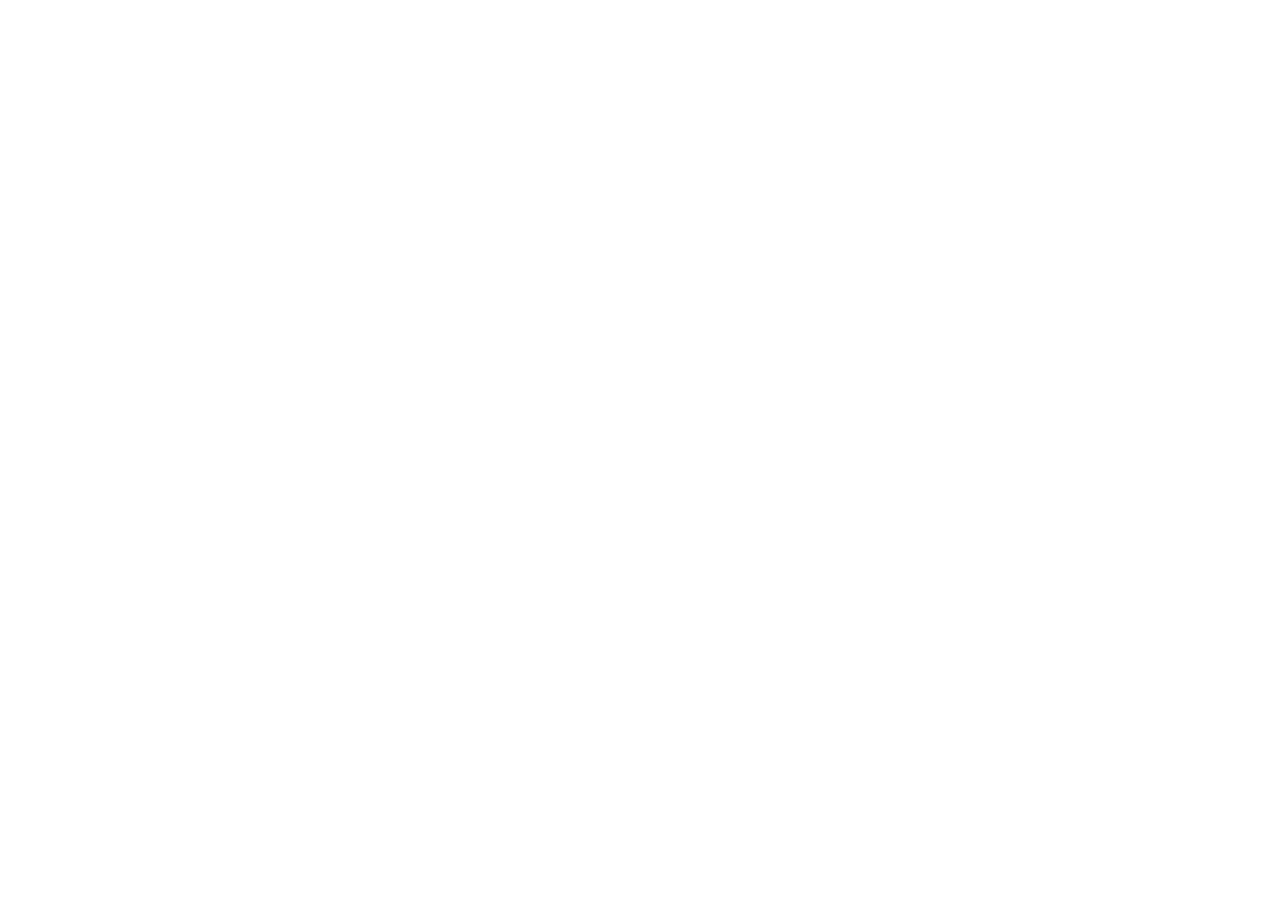
==== pages/about.html @ 5f12f43a "updates" ====
<!doctype html>
<html lang="en">
<head>
  <meta charset="utf-8" />
    <link rel="stylesheet" href="css/reset.css">
  <link rel="stylesheet" href="css/style.css">
  <meta name="viewport" content="width=device-width, initial-scale=1" />
  <title>About Me</title>
</head>
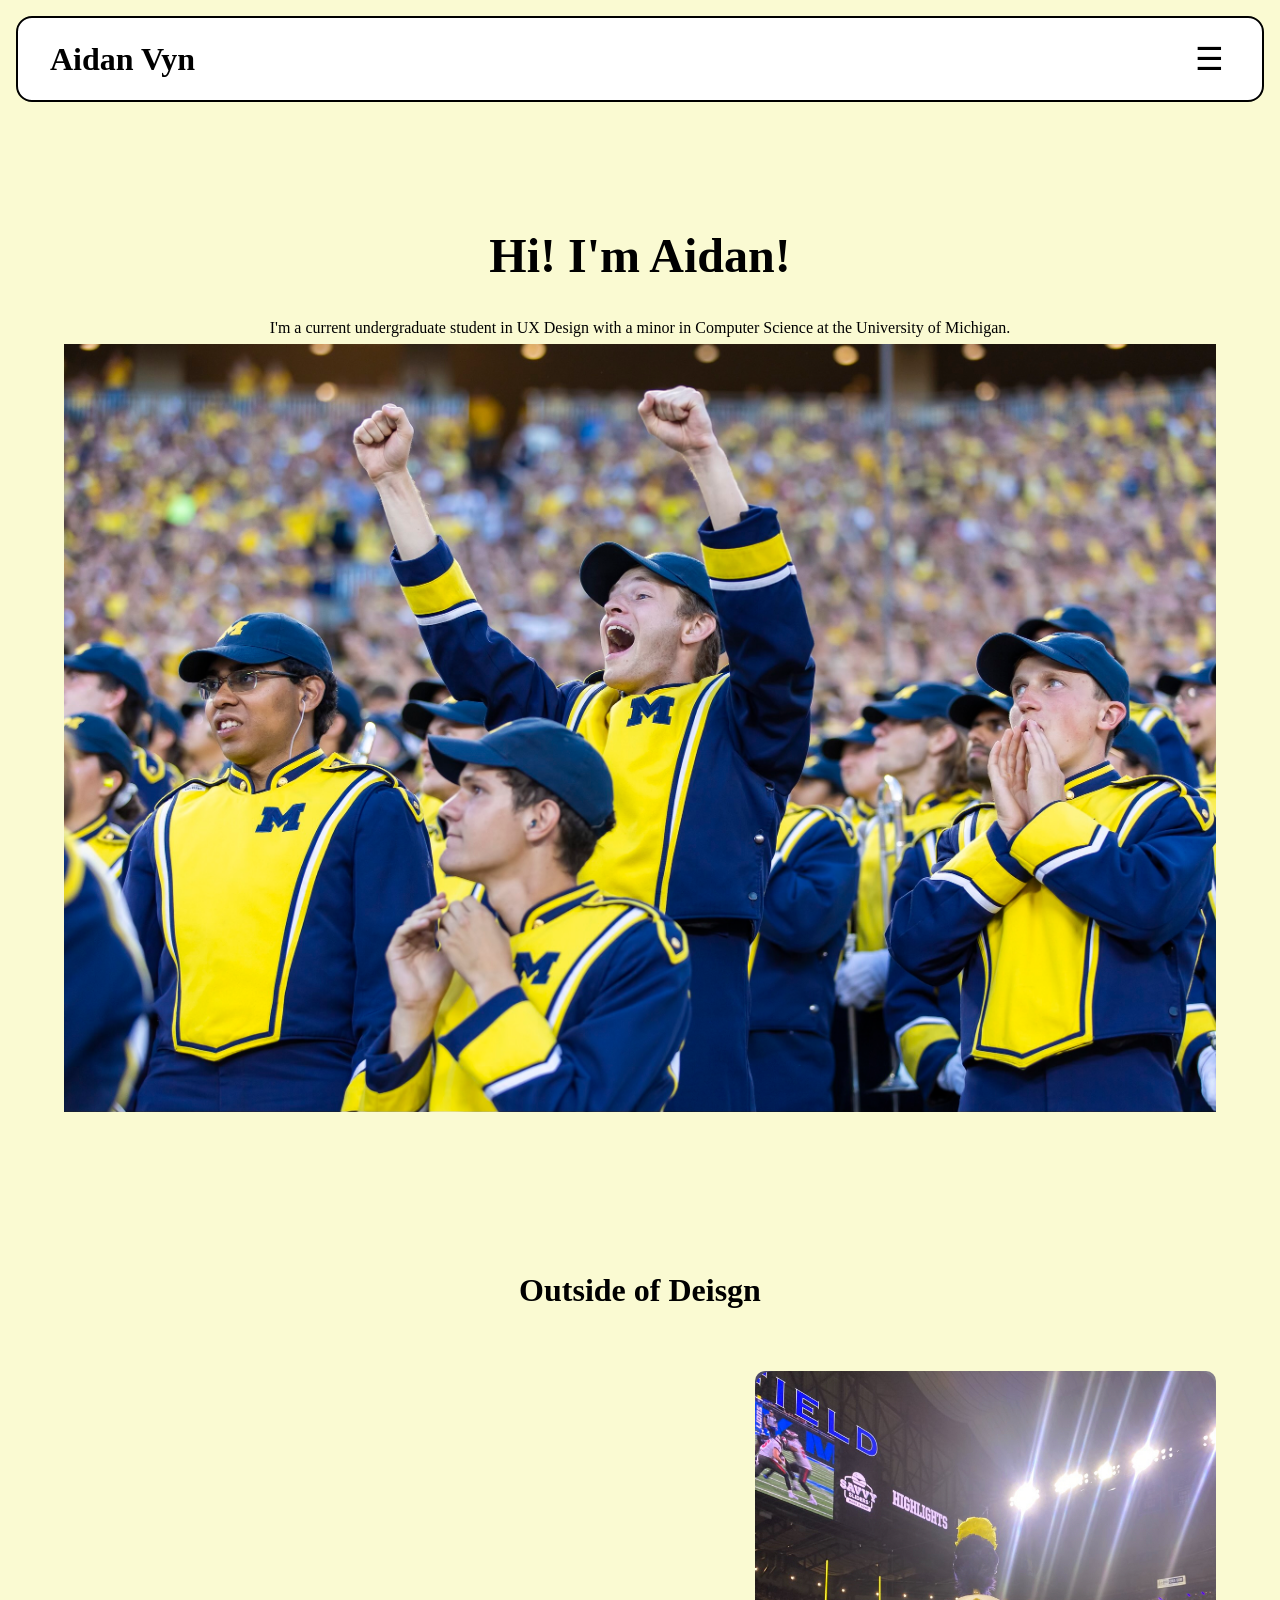
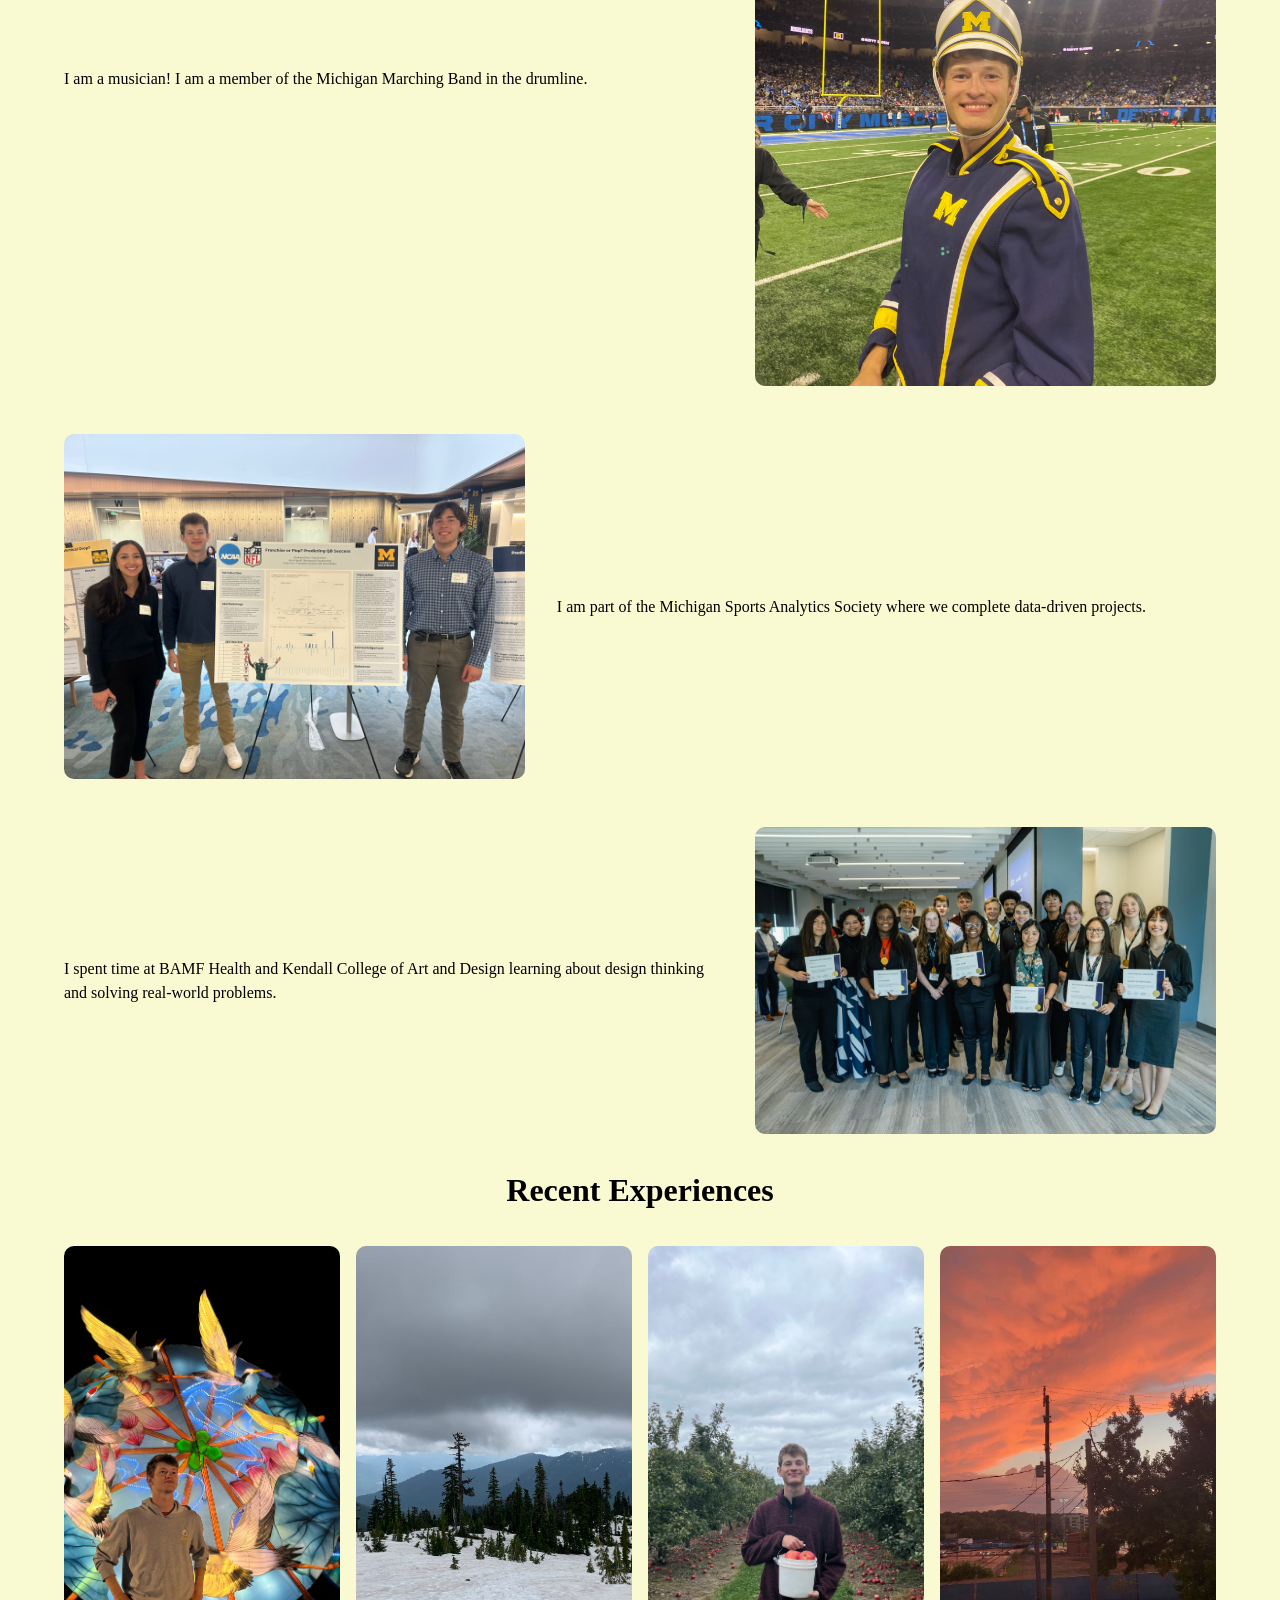
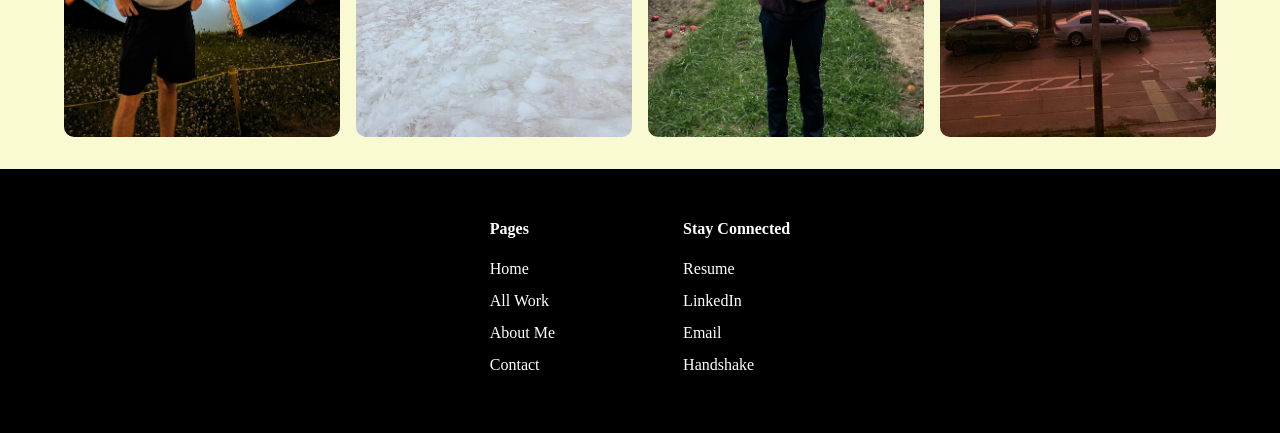
==== commit 69e8d1ea: "images + some css done" ====
--- a/pages/about.html
+++ b/pages/about.html
@@ -2,8 +2,104 @@
 <html lang="en">
 <head>
   <meta charset="utf-8" />
-    <link rel="stylesheet" href="css/reset.css">
-  <link rel="stylesheet" href="css/style.css">
+    <link rel="stylesheet" href="../css/reset.css">
+  <link rel="stylesheet" href="../css/style.css">
   <meta name="viewport" content="width=device-width, initial-scale=1" />
   <title>About Me</title>
-</head>+</head>
+
+<body>
+    <header>
+        <div class="header-content">
+            <h1><a href="../index.html">Aidan Vyn</a></h1>
+            <nav class="navbar">
+                <!-- Toggle button (Hamburger icon) -->
+                <button class="toggle-btn" id="menuToggle">☰</button>
+                
+                <div class="nav-overlay" id="navOverlay"></div>
+
+                <!-- Navigation Links -->
+                <ul class="nav-links" id="navLinks">
+                    <li class="nav-close">
+                        <button class="close-button" id="closeButton">✕</button>
+                    </li>
+                    <li><a href="../pages/work.html">All Work</a></li>
+                    <li><a href="../pages/about.html">About Me</a></li>
+                    <li><a href="../pages/contact.html">Contact</a></li>
+                </ul>
+            </nav>
+
+
+        </div>
+    </header>
+
+    <main>
+        <div class="about-title">
+            <h2>Hi! I'm Aidan!</h2>
+            <p>I'm a current undergraduate student in UX Design with a minor in Computer Science at the University of Michigan.</p>
+            <img src="../images/Band_Cheering.jpg" alt="Aidan cheering in an MMB uniform at the Big House Stadium">
+        </div>
+
+        <div class= "Outside">
+        <h3>Outside of Deisgn</h3>
+        </div>
+
+        <div class="info-cards">
+            <article>
+                <p>I am a musician! I am a member of the Michigan Marching Band in the drumline.</p>
+                <img src="../images/Lions.jpg" alt="Aidan at Ford Field performing with the Michigan Marching Band">
+            </article>
+
+            <article>
+                <p>I am part of the Michigan Sports Analytics Society where we complete data-driven projects.</p>
+                <img src="../images/MSAS.jpg" alt="Aidan with presenting his MSAS Poster at a Symposium">
+            </article>
+
+            <article>
+                <p>I spent time at BAMF Health and Kendall College of Art and Design learning about design thinking and solving real-world problems.</p>
+                <img src="../images/BAMF.png" alt="Aidan with fellow BAMF interns in a group photo, dressed business casual">
+            </article>
+        </div>
+
+        <div class= "Recent-Experiences">
+            <h4>Recent Experiences</h4>
+        </div>
+
+        <div class="me-cards">
+            <div id="zoo">
+                <img src="../images/Zoo.JPEG" alt="Aidan posing in front a lit up ornament at the Zoo">
+            </div>
+            <div id="washington">
+                <img src="../images/WashingtonNature.jpg" alt="A snow covered mountain with pine trees on a cloudy day">
+            </div>
+            <div id="apples">
+                <img src="../images/Apples.JPEG" alt="Aidan with a bucket full of picked apples surrounded by apple trees">
+            </div>
+            <div id="window">
+                <img src="../images/Window.JPG" alt="Bright orange sunset with Elbel Field in the distance">
+            </div>
+        </div>
+    </main>
+
+    <footer>
+        <div class="footer-list1">
+            <h4>Pages</h4>
+                <ul>
+                    <li><a href="../index.html">Home</a></li>
+                    <li><a href="work.html">All Work</a></li>
+                    <li><a href="about.html">About Me</a></li>
+                    <li><a href="contact.html">Contact</a></li>
+                </ul>
+        </div>
+        <div class="footer-list2">
+            <h4>Stay Connected</h4>
+            <ul>
+                <li><a href="https://drive.google.com/file/d/1W6wU-Om4xU_nQKsn_U-bMnh0-87F0-1o/view?usp=sharing">Resume</a></li>
+                <li><a href="https://www.linkedin.com/in/aidanvyn/">LinkedIn</a></li>
+                <li><a href="mailto:aidanvyn@umich.edu">Email</a></li>
+                <li><a href="https://umich.joinhandshake.com/profiles/aidanvyn">Handshake</a></li>
+            </ul>
+        </div>
+    </footer>
+    <script src="../js/index.js"></script>
+  </body>
--- a/css/style.css
+++ b/css/style.css
@@ -0,0 +1,307 @@
+* {
+    font-family: Cambria, Cochin, Georgia, Times, 'Times New Roman', serif;
+    text-decoration: none;
+    color: inherit;
+}
+
+
+body{
+    /*
+    background-image: url("../images/tiltedLines.JPG");
+    */
+    background-color: lightgoldenrodyellow;
+
+}
+
+/* header layout */
+header {
+    padding: 1rem 2rem;
+    background-color: white;
+    margin: 1rem;
+    position: sticky;
+    top: 1rem;
+    z-index: 1002;
+
+    border: 2px solid black;
+    border-radius: 1rem;
+}
+
+.header-content {
+    display: flex;
+    align-items: center;
+    justify-content: space-between;
+}
+
+/* keep nav aligned right */
+.navbar {
+    display: flex;
+    align-items: center;
+    justify-content: flex-end;
+}
+
+/* remove default ul spacing */
+.nav-links {
+    margin: 0;
+    padding: 2rem;
+    list-style: none;
+}
+
+/* slide panel */
+.nav-links {
+    position: fixed;
+    top: 0;
+    right: -11.25rem;
+    width: 11.25rem;
+    height: 100vh;
+    background: white;
+
+    display: flex;
+    flex-direction: column;
+
+    transition: left 0.3s ease;
+    z-index: 1001;
+}
+
+.nav-links.active {
+    right: 0;
+}
+
+.nav-links.active li{
+    padding-top: 1.5rem;
+}
+
+.toggle-btn {
+    font-size: 2rem;
+    background: none;
+    border: none;
+    cursor: pointer;
+    margin-left: auto;
+}
+
+/* overlay */
+.nav-overlay {
+    position: fixed;
+    inset: 0;
+    background: rgba(0,0,0,0.4);
+    opacity: 0;
+    pointer-events: none;
+    transition: 0.3s ease;
+    z-index: 1000;
+}
+
+.nav-overlay.active {
+    opacity: 1;
+    pointer-events: auto;
+}
+
+/* close button row */
+.nav-close {
+    display: flex;
+    justify-content: flex-start;
+}
+
+.close-button {
+    background: none;
+    border: none;
+    font-size: 2rem;
+    cursor: pointer;
+}
+
+.Main-text {
+    text-align: center;
+    padding: 8% 5%;
+}
+
+.Main-text h2 {
+    font-size: 3rem;
+    margin-bottom: 1.5rem;
+}
+
+.Main-text p {
+    margin: 0.25rem 0;
+}
+
+main h3 {
+    text-align: center;
+    font-size: 2rem;
+    margin: 4% 0 2% 0;
+}
+
+.Work-highlights {
+    display: flex;
+    flex-wrap: wrap;
+    justify-content: center;
+    gap: 4%;
+    padding: 0 5% 6% 5%;
+}
+
+.Work-highlights article {
+    width: 48%;
+    margin-bottom: 4%;
+}
+
+.card {
+    display: block;
+    text-decoration: none;
+    color: inherit;
+}
+
+.card img {
+    width: 100%;
+    display: block;
+}
+
+.card span {
+    display: block;
+    padding: 12px 8px;
+    font-size: 1rem;
+}
+
+.Work-highlights article {
+    width: 48%;
+    margin-bottom: 4%;
+    background: white;
+    border-radius: 8px;
+    overflow: hidden;
+    box-shadow: 0 4px 12px rgba(0,0,0,0.08);
+    transition: transform 0.2s ease;
+}
+
+.Work-highlights article:hover {
+    transform: translateY(-4px);
+}
+
+/* FOOTER STYLING */
+footer {
+    display: flex;
+    justify-content: center;
+    padding: 3rem 5%;
+    gap: 8rem;
+    background-color: black;
+}
+
+footer,
+footer a,
+footer h4,
+footer li {
+    color: white;
+    text-decoration: none;
+}
+
+/* two columns */
+.footer-list1,
+.footer-list2 {
+    flex: 0 0 auto;
+}
+
+/* remove bullets + spacing */
+footer ul {
+    list-style: none;
+    padding: 0;
+    margin: 0;
+
+}
+
+/* space between links */
+footer li {
+    margin: 0.5rem 0;
+}
+
+/* optional: heading spacing */
+footer h4 {
+    margin-bottom: 1rem;
+}
+
+/*CONTACT PAGE*/
+.contact-h1{
+    text-align: center;
+    padding: 6% 5%;
+}
+
+.contact-cards{
+    display: flex;
+    flex-direction: column;
+    text-align: center;
+    margin: 1.5rem 5rem 3rem 5rem;
+    gap: 2rem;
+}
+
+.contact-cards div{
+    padding: 1.5rem;
+    border: 2px solid black;
+    border-radius: 1rem;
+    background-color: lightgray;
+}
+
+/* ABOUT ME STYLING */
+.about-title {
+    text-align: center;
+    padding: 8% 5%;
+}
+
+.about-title h2 {
+    font-size: 3rem;
+    margin-bottom: 1.5rem;
+}
+
+.about-title p {
+    margin: 0.25rem 0;
+}
+
+.Outside h3 {
+    text-align: center;
+    font-size: 2rem;
+}
+
+.info-cards {
+    display: flex;
+    flex-direction: column;
+    gap: 3rem;
+    padding: 2rem 5%;
+}
+
+.info-cards article {
+    display: flex;
+    align-items: center;
+    gap: 2rem;
+}
+
+.info-cards img {
+    width: 40%;
+    height: auto;
+    border-radius: 10px;
+    object-fit: cover;
+}
+
+.info-cards p {
+    width: 60%;
+    font-size: 1rem;
+    line-height: 1.5;
+}
+
+/* this reverses it */
+
+.info-cards article:nth-child(even) {
+    flex-direction: row-reverse;
+}
+
+.me-cards {
+    display: grid;
+    grid-template-columns: repeat(auto-fit, minmax(200px, 1fr));
+    gap: 1rem;
+    padding: 2rem 5%;
+}
+
+.me-cards img {
+    width: 100%;
+    height: 100%;
+    display: block;
+    border-radius: 10px;
+    object-fit: cover;
+}
+
+.Recent-Experiences h4 {
+    text-align: center;
+    font-size: 2rem;
+}
+
